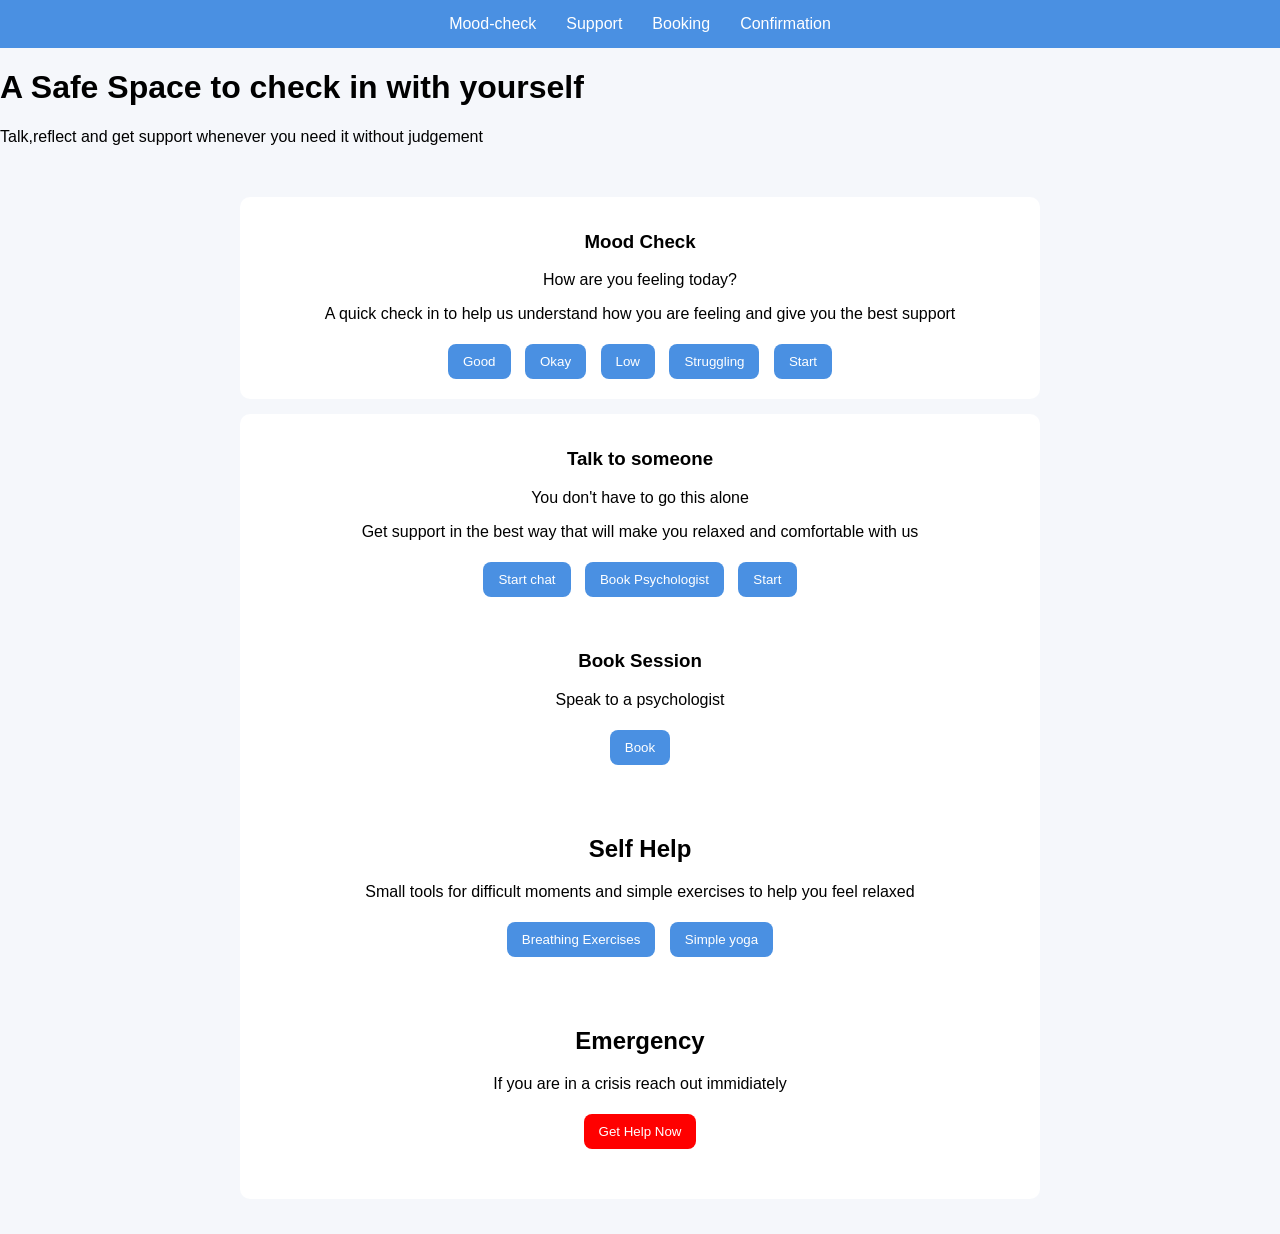
==== Index.html @ 373ad279 "initial project setup with Html structure" ====
<!DOCTYPE html>
<html>
    <head>
        <title>MENTAL Health Web Page</title>
        <link rel="stylesheet" href="style.css">
    </head>
    <body>

        <header class="navbar">

            <a href="Mood-check.html">Mood-check </a>
            <a href="Support.html"> Support </a>
            <a href="Booking.html">Booking </a>
            <a href="Confirmation.html">Confirmation </a>

        </header>
        <h1>A Safe Space to check in with yourself</h1>

        <p>Talk,reflect and get support whenever you need it without judgement </p>

        <div class="container">
        <div class="card-container">

          <div class="card">
            <h3>Mood Check</h3>
            <p>How are you feeling today?</p>
            <p>A quick check in to help us understand how you are feeling and give you the best support</p>
            <button>Good</button>
            <button>Okay</button>
            <button>Low</button>
            <button>Struggling</button>
            <button onclick="location.href='Mood-check.html'">Start</button>
        </div>

        <div class="card">
            <h3>Talk to someone</h3>
            <p>You don't have to go this alone</p>
            <p>Get support in the best way that will make you relaxed and comfortable with us</p>
            <button>Start chat</button>
            <button>Book Psychologist</button>
             <button onclick="location.href='support.html'">Start</button>

        <div class="card">
            <h3>Book Session</h3>
            <p>Speak to a psychologist</p>
            <button onclick="location.href='booking.html'">Book</button>
        </div>

        <div class="card" >
             <h2>Self Help</h2>
            <p>Small tools for difficult moments and simple exercises to help you feel relaxed</p>
            <button>Breathing Exercises</button>
            <button>Simple yoga</button>
        </div>

        <div class="card">
            <h2>Emergency</h2>
            <p>If you are in a crisis reach out immidiately</p>
            <button style="background-color: red;">Get Help Now</button>
        </div>
    </div>
    </div>

    </body>
</html>
---- style.css ----
/* body {
      font-family: Arial;
      background: #f5f7fb;
      padding: 20px;
    }

    .container {
      max-width: 600px;
      margin: auto;
      background: white;
      padding: 30px;
      border-radius: 12px;
    }

    h1 {
      text-align: center;
    }

    button {
      padding: 10px 15px;
      margin: 5px;
      border: none;
      border-radius: 8px;
      cursor: pointer;
      background: #4a90e2;
      color: white;
    }

    body {
  margin: 0;
  font-family: Arial;
  background: #F5F7FB;
}

    .container {
  max-width: 1000px;
  margin: 0 auto; /* THIS centers everything */
  /* padding: 20px; */
  /* } */

 /* .card-container {
  display: flex;
  flex-wrap: wrap;
  justify-content: center; /* KEY LINE */
  /* gap: 25px; */
 /* } */ */


 /* .card {
  width: 250px;
  background: white;
  padding: 20px;
  border-radius: 12px;
  text-align: center;
 }

 a{
    text-decoration: none;
    text-align: right;
    display: inline;
} */ */

:root {
  --primary: #4A90E2;
  --secondary: #A78BFA;
  --background: #F5F7FB;
}

body {
  margin: 0;
  font-family: 'Inter', sans-serif;
  background: #F5F7FB;;
}

.navbar {
  display: flex;
  justify-content: center;
  gap: 30px;
  background: #4A90E2;
  padding: 15px;
}

.navbar a {
  color: white;
  text-decoration: none;
  font-family: 'Poppins', sans-serif;
}

.navbar a:hover {
  opacity: 0.8;
}

.container {
  max-width: 800px;
  margin: 0 auto;
  padding: 20px;
  text-align: center;
}

h1 {
  font-family: 'Poppins', sans-serif;
}

/* .intro {
  margin-bottom: 20px;
} */

.input-area {
  display: flex;
  gap: 10px;
  justify-content: center;
  margin-bottom: 20px;
}

input {
  padding: 10px;
  width: 60%;
  border-radius: 8px;
  border: 1px solid #ccc;
}

button {
      padding: 10px 15px;
      margin: 5px;
      border: none;
      border-radius: 8px;
      cursor: pointer;
      background: #4a90e2;
      color: white;
    }
button:hover {
  background:  #A78BFA;
}

.card {
  background: white;
  padding: 15px;
  margin: 15px 0;
  border-radius: 10px;
}

.emergency button {
  background: red;
}

@media (max-width: 768px) {
  .input-area {
    flex-direction: column;
  }

  input {
    width: 100%;
  }
}
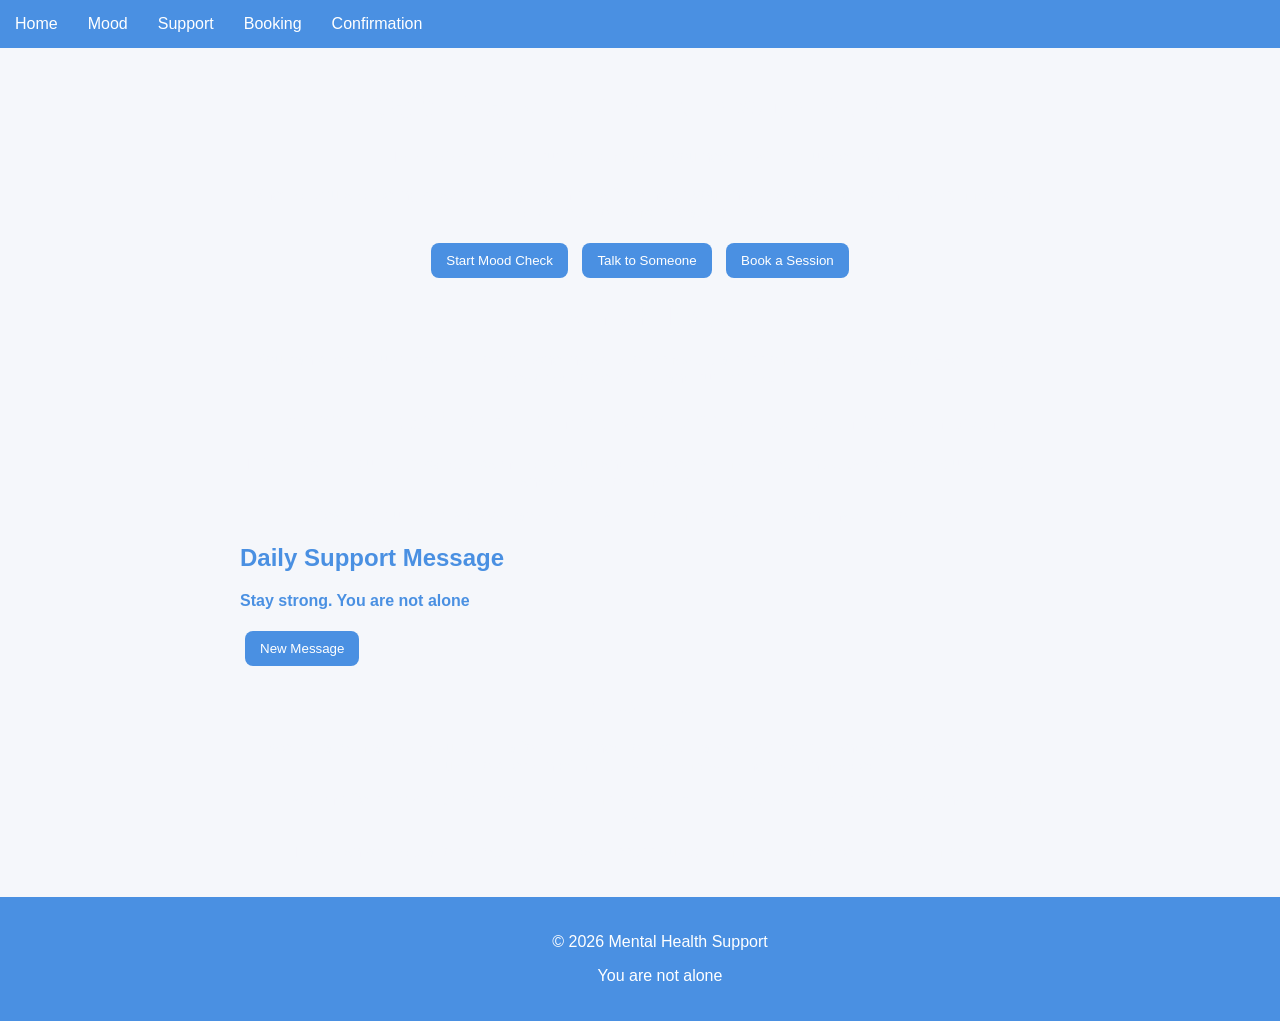
==== commit a90dbf5d: "Initial project setup with HTML structure" ====
--- a/Index.html
+++ b/Index.html
@@ -1,65 +1,142 @@
 <!DOCTYPE html>
 <html>
-    <head>
-        <title>MENTAL Health Web Page</title>
-        <link rel="stylesheet" href="style.css">
-    </head>
-    <body>
+  <head>
+    <title>MENTAL HEALTH SUPPORT WEBSITE</title>
+    <link rel="stylesheet" href="style.css">
+  </head>
+  
+  <body>
 
-        <header class="navbar">
+    <header class="navbar">
+      <a href="Index.html">Home</a>
+      <a href="Mood-check.html">Mood</a>
+      <a href="Support.html">Support</a>
+      <a href="Booking.html">Booking</a>
+      <a href="Confirmation.html">Confirmation</a>
+    </header>
+    <div class="container">
+      <h1>A Safe Space to Check In With Yourself</h1>
+      <p class="intro">
+    Talk, reflect, and get support whenever you need it without judgement.
+    </p>
 
-            <a href="Mood-check.html">Mood-check </a>
-            <a href="Support.html"> Support </a>
-            <a href="Booking.html">Booking </a>
-            <a href="Confirmation.html">Confirmation </a>
+  <p>
+      Whether you are feeling okay or struggling, this platform helps you
+    understand your emotions and connect with the right support who is ready to listen.
+  </p>
 
-        </header>
-        <h1>A Safe Space to check in with yourself</h1>
+  <div class="actions">
+    <button onclick="location.href='Mood-check.html'">Start Mood Check</button>
+    <button onclick="location.href='Support.html'">Talk to Someone</button>
+    <button onclick="location.href='Booking.html'">Book a Session</button>
+  </div>
 
-        <p>Talk,reflect and get support whenever you need it without judgement </p>
+  <h2>How this helps you</h2>
+  <p>
+    You can check your mood, talk to someone instantly, or schedule a session
+    with a professional. Everything is designed to be simple and supportive.
+  </p>
 
-        <div class="container">
-        <div class="card-container">
+  <h2>You are in a safe space where we are ready to listen to your story</h2>
+  <p>
+    This platform is built to provide a calm, respectful, and confidential
+    environment. You can express yourself freely and get support when you need it.
+  </p>
 
-          <div class="card">
-            <h3>Mood Check</h3>
-            <p>How are you feeling today?</p>
-            <p>A quick check in to help us understand how you are feeling and give you the best support</p>
-            <button>Good</button>
-            <button>Okay</button>
-            <button>Low</button>
-            <button>Struggling</button>
-            <button onclick="location.href='Mood-check.html'">Start</button>
-        </div>
+  <p>
+    Reaching out is not always easy, but it is an important step and you don't
+    have to do it alone.
+  </p>
 
-        <div class="card">
-            <h3>Talk to someone</h3>
-            <p>You don't have to go this alone</p>
-            <p>Get support in the best way that will make you relaxed and comfortable with us</p>
-            <button>Start chat</button>
-            <button>Book Psychologist</button>
-             <button onclick="location.href='support.html'">Start</button>
+  <div class="quote-box">
+    <h2>Daily Support Message</h2>
+    <p id="Quote">Loading message...</p>
+    <button onclick="getQuote()">New Message</button>
+  </div>
 
-        <div class="card">
-            <h3>Book Session</h3>
-            <p>Speak to a psychologist</p>
-            <button onclick="location.href='booking.html'">Book</button>
-        </div>
 
-        <div class="card" >
-             <h2>Self Help</h2>
-            <p>Small tools for difficult moments and simple exercises to help you feel relaxed</p>
-            <button>Breathing Exercises</button>
-            <button>Simple yoga</button>
-        </div>
+  <h2>About Us</h2>
 
-        <div class="card">
-            <h2>Emergency</h2>
-            <p>If you are in a crisis reach out immidiately</p>
-            <button style="background-color: red;">Get Help Now</button>
-        </div>
-    </div>
-    </div>
+  <p>
+    We are a mental health support platform designed to provide a safe,
+    supportive, and accessible space for individuals to check in with
+    themselves and seek help when needed.
+  </p>
 
-    </body>
-</html>+  <p>
+    Our platform offers tools such as mood tracking, instant support,
+    and access to professional sessions all in one place.
+  </p>
+
+  <p>
+    This is an online platform, meaning you can access support anytime,
+    anywhere, at your own pace.
+  </p>
+
+</div> 
+
+<footer class="footer">
+  <p>© 2026 Mental Health Support</p>
+  <p>You are not alone </p>
+</footer>
+
+<script src="Index.js"></script>
+
+</body>
+</html>
+
+
+
+
+
+
+
+
+
+
+
+
+
+
+
+
+
+
+
+
+
+
+
+
+
+
+
+
+
+
+
+
+
+
+
+
+
+
+
+
+
+
+
+
+
+
+
+
+
+
+
+
+
+
+
+
--- a/style.css
+++ b/style.css
@@ -1,64 +1,3 @@
-/* body {
-      font-family: Arial;
-      background: #f5f7fb;
-      padding: 20px;
-    }
-
-    .container {
-      max-width: 600px;
-      margin: auto;
-      background: white;
-      padding: 30px;
-      border-radius: 12px;
-    }
-
-    h1 {
-      text-align: center;
-    }
-
-    button {
-      padding: 10px 15px;
-      margin: 5px;
-      border: none;
-      border-radius: 8px;
-      cursor: pointer;
-      background: #4a90e2;
-      color: white;
-    }
-
-    body {
-  margin: 0;
-  font-family: Arial;
-  background: #F5F7FB;
-}
-
-    .container {
-  max-width: 1000px;
-  margin: 0 auto; /* THIS centers everything */
-  /* padding: 20px; */
-  /* } */
-
- /* .card-container {
-  display: flex;
-  flex-wrap: wrap;
-  justify-content: center; /* KEY LINE */
-  /* gap: 25px; */
- /* } */ */
-
-
- /* .card {
-  width: 250px;
-  background: white;
-  padding: 20px;
-  border-radius: 12px;
-  text-align: center;
- }
-
- a{
-    text-decoration: none;
-    text-align: right;
-    display: inline;
-} */ */
 
 :root {
   --primary: #4A90E2;
@@ -69,21 +8,28 @@
 body {
   margin: 0;
   font-family: 'Inter', sans-serif;
-  background: #F5F7FB;;
+  background: #F5F7FB;
+  min-height: 100vh;
+  display: flex;
+  flex-direction: column;
+  background-image: url(https://images.unsplash.com/photo-1493836512294-502baa1986e2?q=80&w=1490&auto=format&fit=crop&ixlib=rb-4.1.0&ixid=M3wxMjA3fDB8MHxwaG90by1wYWdlfHx8fGVufDB8fHx8fA%3D%3D);
+  background-size: cover;
+  color: #F5F7FB;
 }
 
 .navbar {
   display: flex;
-  justify-content: center;
   gap: 30px;
   background: #4A90E2;
   padding: 15px;
+  text-align: left;
 }
 
 .navbar a {
   color: white;
   text-decoration: none;
   font-family: 'Poppins', sans-serif;
+  text-align: left;
 }
 
 .navbar a:hover {
@@ -95,15 +41,16 @@
   margin: 0 auto;
   padding: 20px;
   text-align: center;
+  flex: 1;
 }
 
 h1 {
-  font-family: 'Poppins', sans-serif;
+  font-family: 'Playfair Display', sans-serif;
 }
 
-/* .intro {
+.intro {
   margin-bottom: 20px;
-} */
+}
 
 .input-area {
   display: flex;
@@ -120,27 +67,26 @@
 }
 
 button {
-      padding: 10px 15px;
-      margin: 5px;
-      border: none;
-      border-radius: 8px;
-      cursor: pointer;
-      background: #4a90e2;
-      color: white;
-    }
+  font-family: 'poppins', sans-serif;
+  padding: 10px 15px;
+   margin: 5px;
+  border: none;
+  border-radius: 8px;
+  cursor: pointer;
+  background: #4a90e2;
+  color: white;
+}
 button:hover {
   background:  #A78BFA;
 }
 
 .card {
-  background: white;
+  background: rgba(250, 249, 253, 0.849);
+  display: inline-block;
+  color: #030a13;
   padding: 15px;
   margin: 15px 0;
   border-radius: 10px;
-}
-
-.emergency button {
-  background: red;
 }
 
 @media (max-width: 768px) {
@@ -151,4 +97,29 @@
   input {
     width: 100%;
   }
+}
+
+footer {
+  background: #4A90E2;
+  color: white;
+  text-align: center;
+  padding: 20px;
+  width: 100%;
+}
+
+footer a {
+  color:white;
+  text-align: center;
+  background: #4A90E2;
+  padding: 15px;
+}
+
+.container {
+  flex: 1;
+}
+
+.quote-box {
+  text-align: left;
+  color: #4A90E2; 
+  font-weight: bold;
 }
